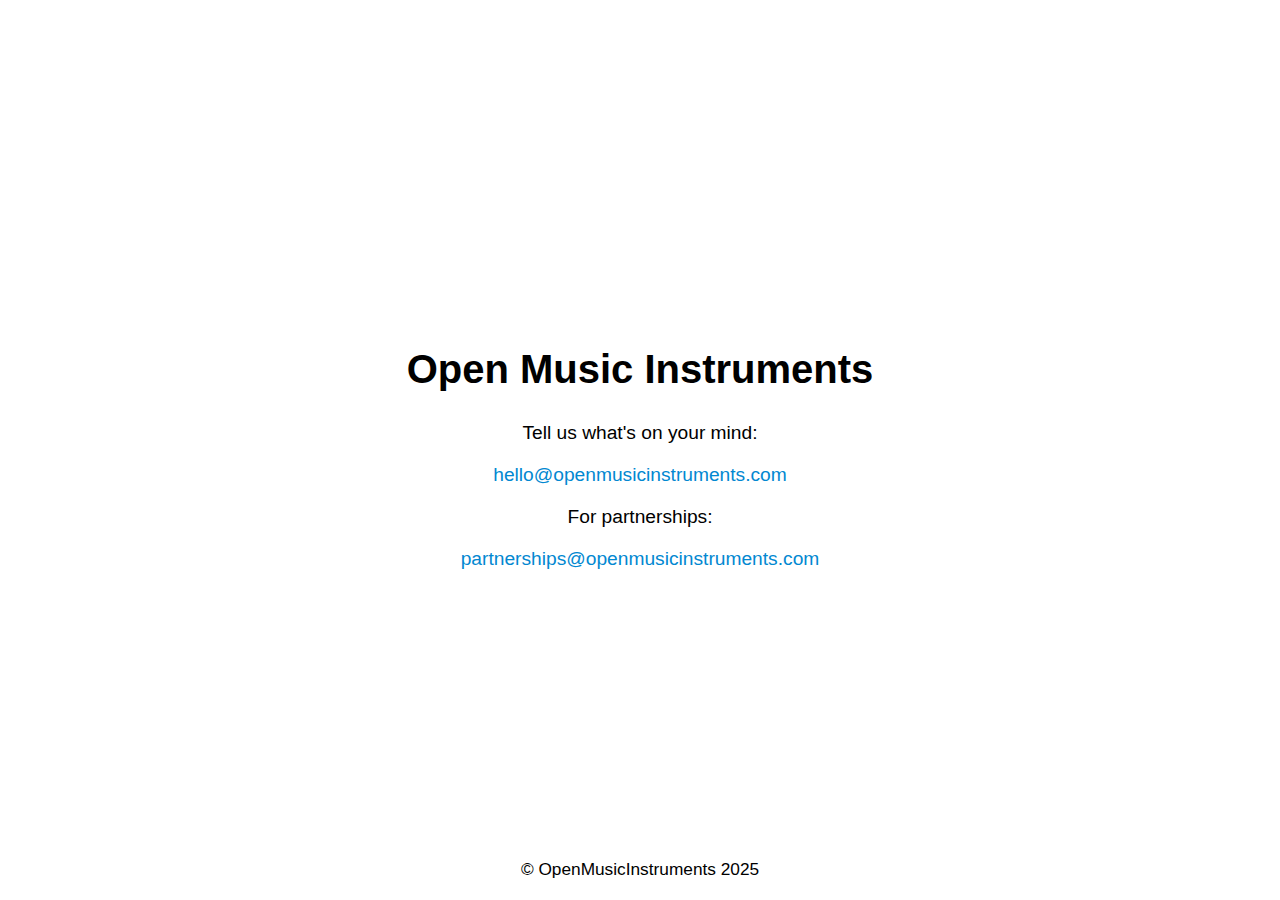
==== index.html @ 0433a429 "Basic Website created" ====
<!DOCTYPE html>
<html lang="en">
<head>
    <meta charset="UTF-8">
    <meta name="viewport" content="width=device-width, initial-scale=1.0">
    <link rel="stylesheet" href="styles.css">
    <title>Open Music Instruments</title>
</head>
<body>
    <h1>Open Music Instruments</h1>
    <p>Tell us what's on your mind:</p>
    <p><a href="mailto:hello@openmusicinstruments.com">hello@openmusicinstruments.com</a></p>
    <p>For partnerships:</p>
    <p><a href="mailto:partnerships@openmusicinstruments.com">partnerships@openmusicinstruments.com</a></p>
    <footer>
        <p>&copy; OpenMusicInstruments 2025</p>
    </footer>
</body>
</html>
---- styles.css ----
body {
    font-family: Arial, sans-serif;
    background-color: #ffffff;
    color: #000000;
    margin: 0;
    padding: 0;
    display: flex;
    flex-direction: column;
    align-items: center;
    justify-content: center;
    height: 100vh;
}
h1 {
    font-size: 2.5em;
    margin-bottom: 20px;
}
p {
    font-size: 1.2em;
    margin: 10px 0;
}
a {
    color: #0288d1;
    text-decoration: none;
}
a:hover {
    text-decoration: underline;
}
footer {
    position: absolute;
    bottom: 10px;
    font-size: 0.9em;
}
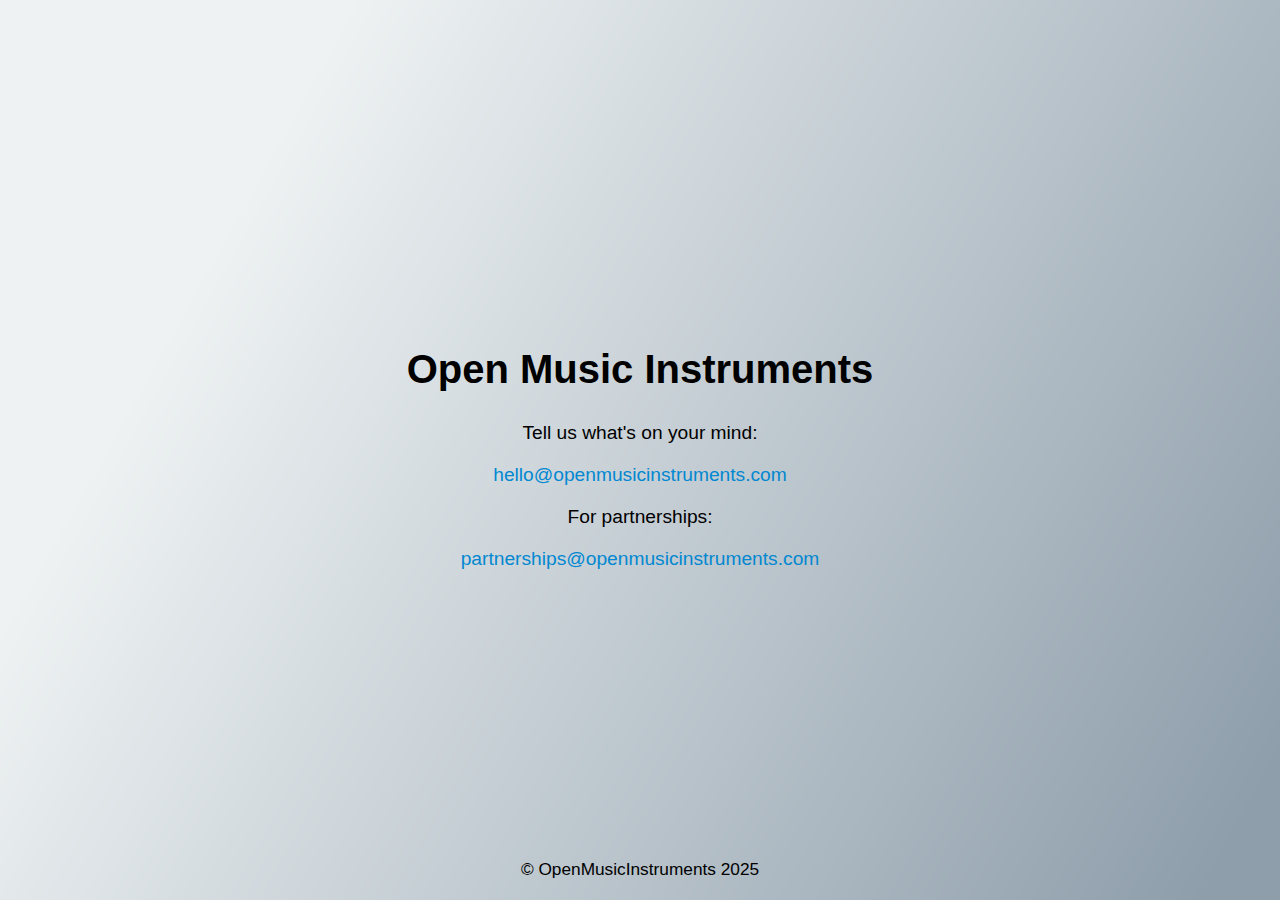
==== commit 7f5faca2: "Playing with sounds" ====
--- a/index.html
+++ b/index.html
@@ -15,5 +15,6 @@
     <footer>
         <p>&copy; OpenMusicInstruments 2025</p>
     </footer>
+    <script src="animations.js"></script>
 </body>
 </html>--- a/styles.css
+++ b/styles.css
@@ -1,6 +1,9 @@
 body {
     font-family: Arial, sans-serif;
     background-color: #ffffff;
+    background-image: url('imgs/Background.png');
+    background-size: cover;
+    background-position: center;
     color: #000000;
     margin: 0;
     padding: 0;
@@ -9,10 +12,13 @@
     align-items: center;
     justify-content: center;
     height: 100vh;
+    overflow: hidden;
+    transition: transform 0.1s ease-out;
 }
 h1 {
     font-size: 2.5em;
     margin-bottom: 20px;
+    text-align: center;
 }
 p {
     font-size: 1.2em;
@@ -29,4 +35,54 @@
     position: absolute;
     bottom: 10px;
     font-size: 0.9em;
+}
+
+nav ul {
+    list-style-type: none;
+    padding: 0;
+    display: flex;
+    gap: 20px;
+}
+nav ul li {
+    display: inline;
+}
+nav ul li a {
+    text-decoration: none;
+    color: #0288d1;
+}
+nav ul li a:hover {
+    text-decoration: underline;
+}
+
+.ripple {
+    position: absolute;
+    width: 20px;
+    height: 20px;
+    background: rgba(171, 223, 255, 0.5);
+    border-radius: 50%;
+    transform: translate(-50%, -50%);
+    animation: ripple-animation 1s linear;
+}
+
+@keyframes ripple-animation {
+    from {
+        width: 20px;
+        height: 20px;
+        opacity: 1;
+    }
+    to {
+        width: 200px;
+        height: 200px;
+        opacity: 0;
+    }
+}
+
+::selection {
+    background: transparent;
+    color: inherit;
+}
+
+a[href^="mailto:"]::selection {
+    background: #0288d1;
+    color: #ffffff;
 }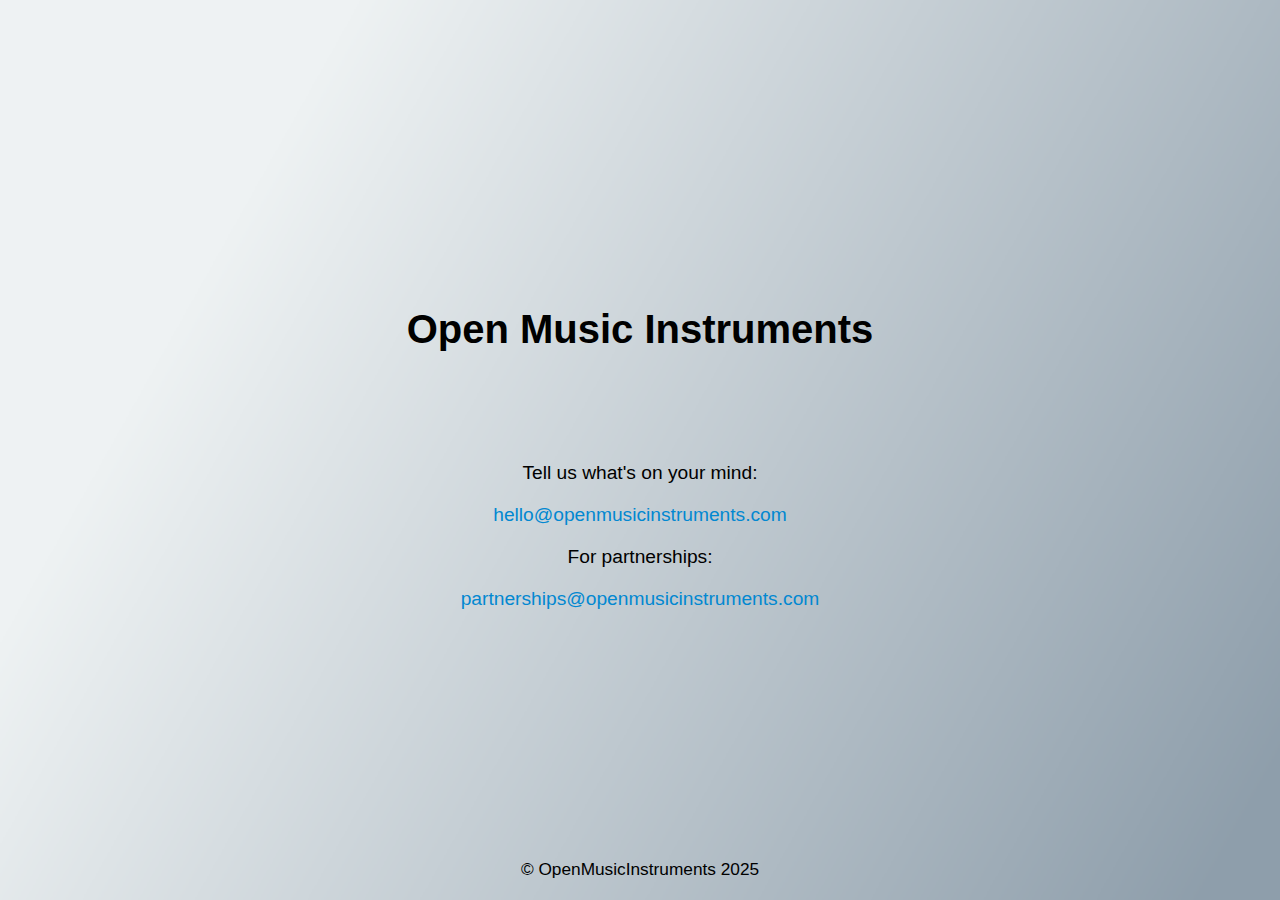
==== commit 18b97348: "Icons a sound fixes" ====
--- a/index.html
+++ b/index.html
@@ -4,6 +4,7 @@
     <meta charset="UTF-8">
     <meta name="viewport" content="width=device-width, initial-scale=1.0">
     <link rel="stylesheet" href="styles.css">
+    <link rel="icon" href="favicon.ico">
     <title>Open Music Instruments</title>
 </head>
 <body>
--- a/styles.css
+++ b/styles.css
@@ -17,8 +17,9 @@
 }
 h1 {
     font-size: 2.5em;
-    margin-bottom: 20px;
+    margin-bottom: 100px;
     text-align: center;
+    transition: transform 0.5s ease-out; /* Adjust the duration and easing function as needed */
 }
 p {
     font-size: 1.2em;
@@ -83,6 +84,6 @@
 }
 
 a[href^="mailto:"]::selection {
-    background: #0288d1;
+    background: #bfe9ff;
     color: #ffffff;
 }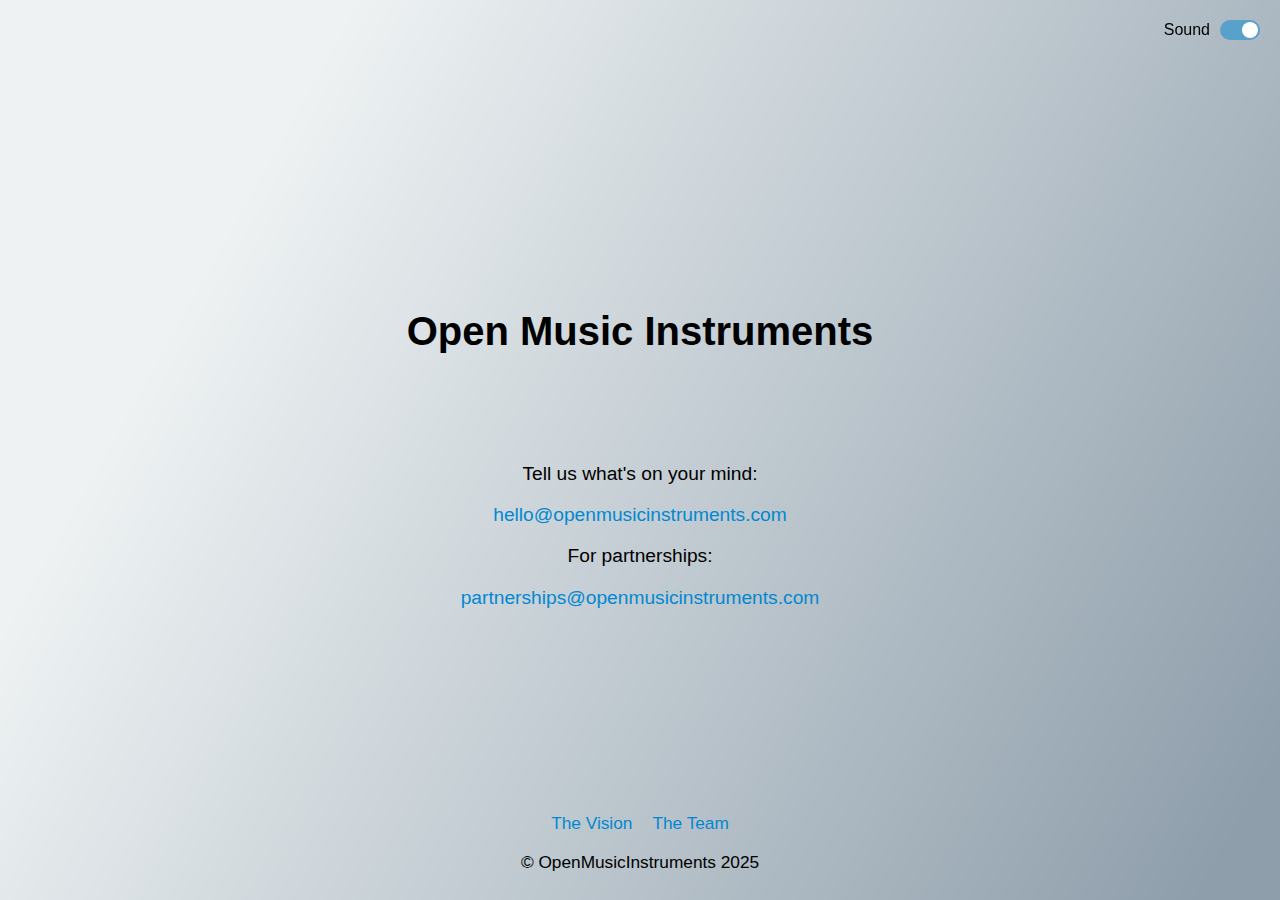
==== commit 8f605d35: "Added Team and Vision Pages; Refactoring of Code" ====
--- a/index.html
+++ b/index.html
@@ -3,19 +3,32 @@
 <head>
     <meta charset="UTF-8">
     <meta name="viewport" content="width=device-width, initial-scale=1.0">
-    <link rel="stylesheet" href="styles.css">
-    <link rel="icon" href="favicon.ico">
-    <title>Open Music Instruments</title>
+    <link rel="stylesheet" href="back/css/home.css?v=1.0">
+    <link rel="stylesheet" href="back/css/common.css?v=1.0">
+    <link rel="stylesheet" href="back/css/animations.css?v=1.0">
+    <link rel="stylesheet" href="back/css/footer.css?v=1.0">
+    <link rel="icon" type="image/x-icon" href="favicon.ico">
+    <title>OMI - Open Music Instruments</title>
 </head>
+<header>
+    <label for="toggle-sound" class="toggle-sound-label">Sound</label>
+    <input type="checkbox" id="toggle-sound" class="toggle-sound" checked>
+    <label for="toggle-sound" class="custom-checkbox"></label>
+</header>
 <body>
     <h1>Open Music Instruments</h1>
-    <p>Tell us what's on your mind:</p>
-    <p><a href="mailto:hello@openmusicinstruments.com">hello@openmusicinstruments.com</a></p>
-    <p>For partnerships:</p>
-    <p><a href="mailto:partnerships@openmusicinstruments.com">partnerships@openmusicinstruments.com</a></p>
+    <p class="home-text">Tell us what's on your mind:</p>
+    <p class="home-text"><a href="mailto:hello@openmusicinstruments.com">hello@openmusicinstruments.com</a></p>
+    <p class="home-text">For partnerships:</p>
+    <p class="home-text"><a href="mailto:partnerships@openmusicinstruments.com">partnerships@openmusicinstruments.com</a></p>
     <footer>
+        <nav>
+            <p><a href="/vision.html">The Vision</a></p>
+            <p><a href="/team.html">The Team</a></p>
+        </nav>
         <p>&copy; OpenMusicInstruments 2025</p>
     </footer>
-    <script src="animations.js"></script>
+    <script src="/back/js/animations.js?v=1.1"></script>
+    <script src="/back/js/audio.js?v=1.1"></script>
 </body>
 </html>--- a/back/css/home.css
+++ b/back/css/home.css
@@ -0,0 +1,55 @@
+header {
+    position: fixed;
+    top: 10px;
+    right: 10px;
+    width: 100%;
+    padding: 10px;
+    box-sizing: border-box;
+    display: flex;
+    justify-content: flex-end;
+    align-items: center;
+}
+
+header .toggle-sound-label {
+    margin-right: 10px;
+    font-size: 1em;
+    color: #000;
+}
+
+header .custom-checkbox {
+    position: relative;
+    width: 40px;
+    height: 20px;
+    background-color: rgba(204, 204, 204, 0.2);
+    border-radius: 20px;
+    cursor: pointer;
+    transition: background-color 0.3s;
+}
+
+header .custom-checkbox::after {
+    content: '';
+    width: 16px;
+    height: 16px;
+    background-color: #fff;
+    border-radius: 50%;
+    position: absolute;
+    top: 2px;
+    left: 2px;
+    transition: transform 0.3s;
+}
+
+.toggle-sound {
+    display: none;
+}
+
+.toggle-sound:checked + .custom-checkbox {
+    background-color: rgba(2, 136, 209, 0.5);
+}
+
+.toggle-sound:checked + .custom-checkbox::after {
+    transform: translateX(20px);
+}
+
+.home-text {
+    margin: 0.5em;
+}--- a/back/css/common.css
+++ b/back/css/common.css
@@ -0,0 +1,49 @@
+body {
+    font-family: Arial, sans-serif;
+    background-color: #ffffff;
+    background-image: url('/back/imgs/Background.png');
+    background-size: cover;
+    background-position: center;
+    color: #000000;
+    margin: 0;
+    padding: 0;
+    display: flex;
+    flex-direction: column;
+    align-items: center;
+    justify-content: center;
+    height: 100vh;
+    overflow: hidden;
+    transition: transform 0.1s ease-out;
+}
+
+h1 {
+    font-size: 2.5em;
+    margin-bottom: 100px;
+    text-align: center;
+    transition: transform 0.5s ease-out;
+}
+
+p {
+    font-size: 1.2em;
+    max-width: 100%;
+    text-align: center;
+}
+
+a {
+    color: #0288d1;
+    text-decoration: none;
+}
+
+a:hover {
+    text-decoration: underline;
+}
+
+h1::selection, h2::selection, img::selection{
+    background: transparent;
+    color: inherit;
+}
+
+::selection {
+    background: #bfe9ff;
+    color: #ffffff;
+}--- a/back/css/animations.css
+++ b/back/css/animations.css
@@ -0,0 +1,36 @@
+.ripple {
+    position: absolute;
+    width: 20px;
+    height: 20px;
+    background: rgba(171, 223, 255, 0.5);
+    border-radius: 50%;
+    transform: translate(-50%, -50%);
+    animation: ripple-animation 1s linear;
+    pointer-events: none;
+}
+
+@keyframes ripple-animation {
+    from {
+        width: 20px;
+        height: 20px;
+        opacity: 1;
+    }
+    to {
+        width: 200px;
+        height: 200px;
+        opacity: 0;
+    }
+}
+
+@keyframes suction-animation {
+    from {
+        width: 500px;
+        height: 500px;
+        opacity: 0;
+    }
+    to {
+        width: 20px;
+        height: 20px;
+        opacity: 1;
+    }
+}--- a/back/css/footer.css
+++ b/back/css/footer.css
@@ -0,0 +1,21 @@
+footer {
+    position: absolute;
+    bottom: 10px;
+    font-size: 0.9em;
+    width: 100%;
+    text-align: center;
+}
+
+footer nav {
+    display: flex;
+    justify-content: center;
+    gap: 20px;
+}
+
+footer p {
+    font-size: 1.2em;
+}
+
+footer nav p {
+    margin: 0;
+}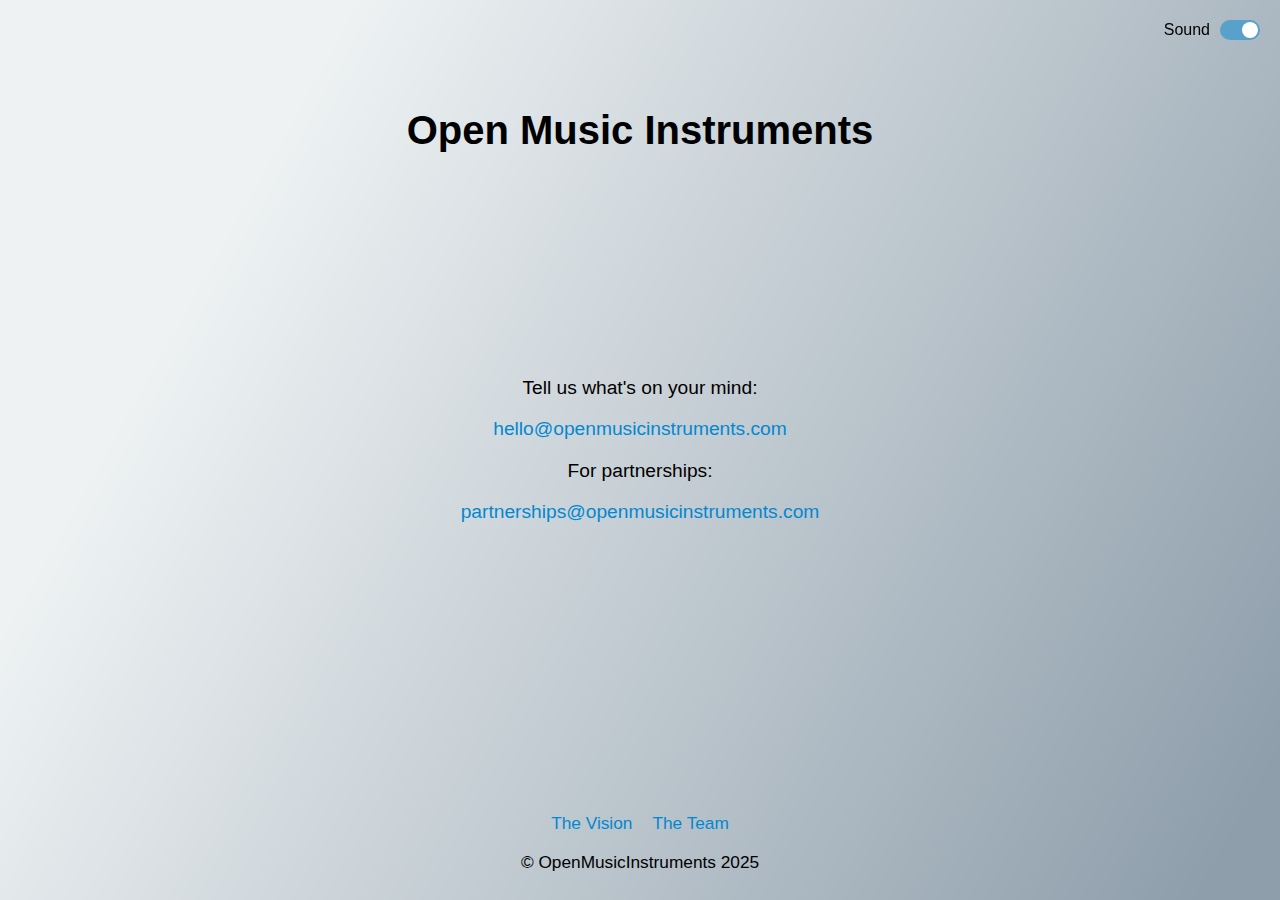
==== commit 6bb94b3f: "A bit more responsive" ====
--- a/index.html
+++ b/index.html
@@ -3,10 +3,10 @@
 <head>
     <meta charset="UTF-8">
     <meta name="viewport" content="width=device-width, initial-scale=1.0">
-    <link rel="stylesheet" href="back/css/home.css?v=1.0">
-    <link rel="stylesheet" href="back/css/common.css?v=1.0">
+    <link rel="stylesheet" href="back/css/common.css?v=1.1">
     <link rel="stylesheet" href="back/css/animations.css?v=1.0">
     <link rel="stylesheet" href="back/css/footer.css?v=1.0">
+    <link rel="stylesheet" href="back/css/home.css?v=1.0">
     <link rel="icon" type="image/x-icon" href="favicon.ico">
     <title>OMI - Open Music Instruments</title>
 </head>
--- a/back/css/common.css
+++ b/back/css/common.css
@@ -17,6 +17,9 @@
 }
 
 h1 {
+    position: absolute;
+    top: 10vh;
+    margin-top: 2vh;
     font-size: 2.5em;
     margin-bottom: 100px;
     text-align: center;
